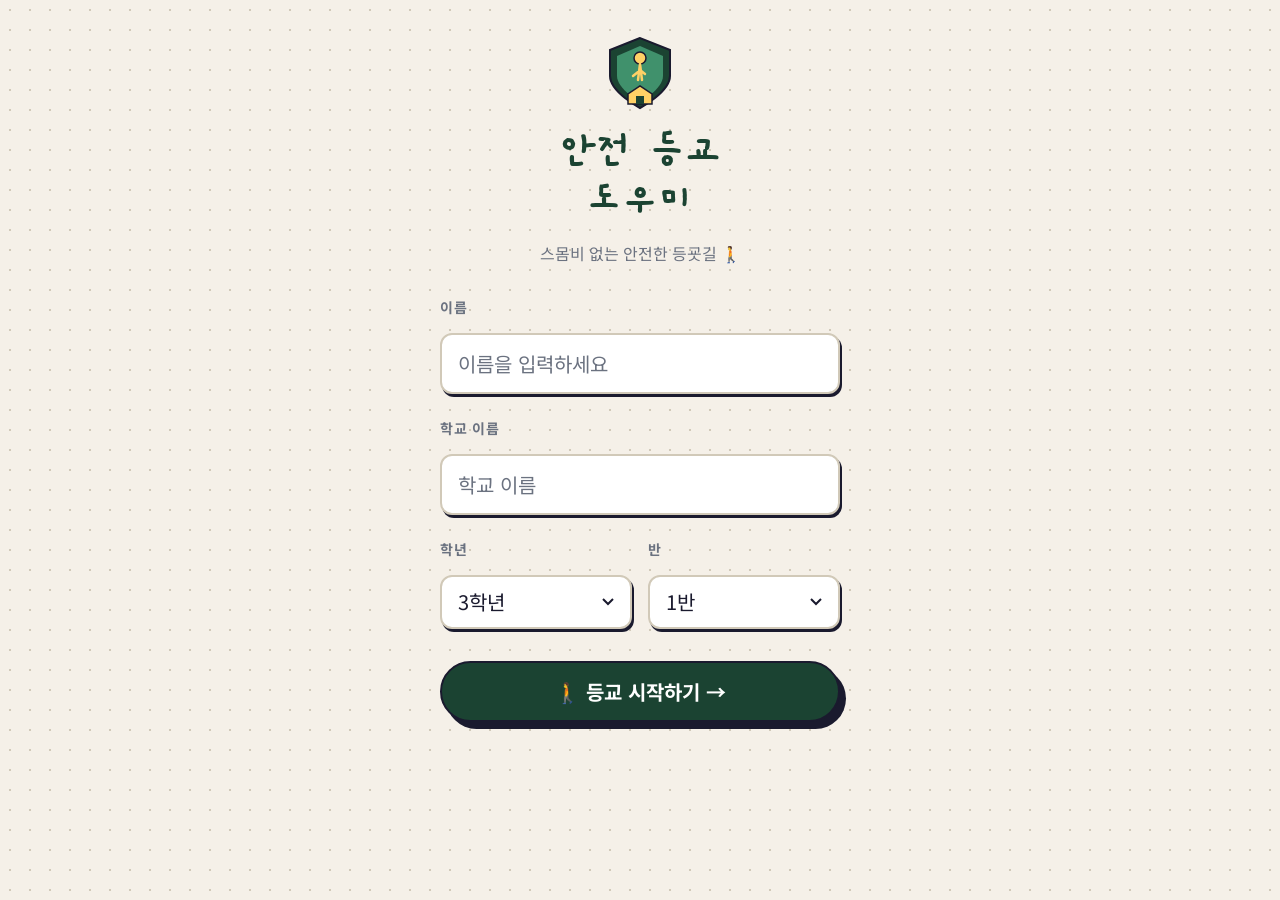
==== index.html @ 48861f93 "Initial Commit" ====
<!DOCTYPE html>
<html lang="ko">
<head>
  <meta charset="UTF-8">
  <meta name="viewport" content="width=device-width, initial-scale=1.0, user-scalable=no">
  <meta name="theme-color" content="#1B4332">
  <meta name="apple-mobile-web-app-capable" content="yes">
  <meta name="apple-mobile-web-app-status-bar-style" content="black-translucent">
  <meta name="apple-mobile-web-app-title" content="안전 등교">
  <meta name="description" content="스몸비 방지 안전 등교 도우미 — 어린이 보행 안전 웹앱">
  <title>안전 등교 도우미</title>

  <link rel="manifest" href="manifest.json">
  <link rel="apple-touch-icon" href="assets/icons/icon-192.png">

  <link rel="preconnect" href="https://fonts.googleapis.com">
  <link rel="preconnect" href="https://fonts.gstatic.com" crossorigin>
  <link href="https://fonts.googleapis.com/css2?family=Gaegu:wght@400;700&family=Noto+Sans+KR:wght@400;700;900&display=swap" rel="stylesheet">

  <link rel="stylesheet" href="css/variables.css">
  <link rel="stylesheet" href="css/main.css">
  <link rel="stylesheet" href="css/map.css">
  <link rel="stylesheet" href="css/overlay.css">
  <link rel="stylesheet" href="css/modal.css">
  <link rel="stylesheet" href="css/reward.css">
  <link rel="stylesheet" href="css/print.css">

  <!-- Replace YOUR_KAKAO_KEY with a real Kakao Map Web API key from https://developers.kakao.com -->
  <script type="text/javascript" src="//dapi.kakao.com/v2/maps/sdk.js?appkey=YOUR_KAKAO_KEY&autoload=false"></script>
</head>
<body>
  <div id="screen" role="main"></div>
  <div id="overlay-container" aria-live="assertive" aria-atomic="true"></div>
  <div id="modal-container"></div>
  <div id="permission-modal-container"></div>

  <script type="module" src="js/app.js"></script>
</body>
</html>
---- css/variables.css ----
:root {
  /* ── Palette ─────────────────────────────────────────── */
  --color-bg:           #F5F0E8;
  --color-surface:      #FFFFFF;
  --color-primary:      #1B4332;
  --color-primary-lt:   #40916C;
  --color-accent:       #FFD166;
  --color-accent-dark:  #F4A62A;
  --color-danger:       #EF233C;
  --color-danger-dark:  #B5001F;
  --color-text:         #1A1A2E;
  --color-text-muted:   #6B7280;
  --color-border:       #D1C9B8;
  --color-white:        #FFFFFF;

  /* ── Marker Colors ───────────────────────────────────── */
  --marker-parking:     #F72585;
  --marker-crossing:    #4361EE;
  --marker-corner:      #FB8500;

  /* ── Typography ──────────────────────────────────────── */
  --font-display: 'Gaegu', 'Noto Sans KR', sans-serif;
  --font-body:    'Noto Sans KR', sans-serif;

  /* Font sizes */
  --text-xs:   0.75rem;
  --text-sm:   0.875rem;
  --text-base: 1rem;
  --text-lg:   1.25rem;
  --text-xl:   1.5rem;
  --text-2xl:  2rem;
  --text-3xl:  2.75rem;
  --text-hero: 4rem;

  /* ── Spacing ─────────────────────────────────────────── */
  --space-1:  4px;
  --space-2:  8px;
  --space-3:  12px;
  --space-4:  16px;
  --space-5:  20px;
  --space-6:  24px;
  --space-8:  32px;
  --space-10: 40px;
  --space-12: 48px;
  --space-16: 64px;

  /* ── Radius ──────────────────────────────────────────── */
  --radius-sm:   6px;
  --radius-md:   12px;
  --radius-lg:   20px;
  --radius-xl:   32px;
  --radius-full: 9999px;

  /* ── Shadows (neobrutalist hard shadow) ──────────────── */
  --shadow-sm:  2px 3px 0px #1A1A2E;
  --shadow-md:  4px 5px 0px #1A1A2E;
  --shadow-lg:  6px 7px 0px #1A1A2E;
  --shadow-xl:  8px 9px 0px #1A1A2E;

  /* ── Motion ──────────────────────────────────────────── */
  --transition-fast:   120ms ease;
  --transition-base:   250ms ease;
  --transition-slow:   400ms ease;
  --blink-speed:       800ms;

  /* ── Z-index layers ──────────────────────────────────── */
  --z-map:      0;
  --z-markers:  10;
  --z-modal:    100;
  --z-overlay:  200;
  --z-toast:    300;
}
---- css/main.css ----
*, *::before, *::after {
  box-sizing: border-box;
  margin: 0;
  padding: 0;
}

html, body {
  height: 100%;
  overflow: hidden;
}

body {
  font-family: var(--font-body);
  font-size: var(--text-base);
  color: var(--color-text);
  background-color: var(--color-bg);
  -webkit-font-smoothing: antialiased;
  -moz-osx-font-smoothing: grayscale;
  touch-action: manipulation;
}

#screen {
  height: 100%;
  overflow-y: auto;
  -webkit-overflow-scrolling: touch;
}

/* ── Dotted background pattern ─── */
.bg-dotted {
  background-color: var(--color-bg);
  background-image: radial-gradient(circle, var(--color-border) 1px, transparent 1px);
  background-size: 20px 20px;
}

/* ── Buttons ─────────────────────────────────────────── */
.btn {
  display: inline-flex;
  align-items: center;
  justify-content: center;
  gap: var(--space-2);
  padding: 14px 28px;
  font-family: var(--font-body);
  font-size: var(--text-lg);
  font-weight: 700;
  border: 2px solid var(--color-text);
  border-radius: var(--radius-xl);
  cursor: pointer;
  text-decoration: none;
  transition: transform var(--transition-fast), box-shadow var(--transition-fast);
  user-select: none;
  -webkit-tap-highlight-color: transparent;
  min-height: 52px;
}

.btn:active {
  transform: translate(4px, 5px);
  box-shadow: none !important;
}

.btn-primary {
  background: var(--color-primary);
  color: var(--color-white);
  box-shadow: var(--shadow-lg);
}

.btn-primary:hover {
  background: var(--color-primary-lt);
}

.btn-secondary {
  background: var(--color-accent);
  color: var(--color-text);
  box-shadow: var(--shadow-md);
}

.btn-ghost {
  background: transparent;
  color: var(--color-primary);
  border-color: var(--color-primary);
  box-shadow: var(--shadow-sm);
}

.btn-danger {
  background: var(--color-white);
  color: var(--color-danger);
  border-color: var(--color-danger);
  box-shadow: var(--shadow-md);
}

.btn--full {
  width: 100%;
}

.btn--icon-only {
  padding: 0;
  width: 44px;
  height: 44px;
  border-radius: var(--radius-full);
}

/* ── Badges ──────────────────────────────────────────── */
.badge {
  display: inline-flex;
  align-items: center;
  gap: var(--space-1);
  padding: 4px 12px;
  border-radius: var(--radius-full);
  font-size: var(--text-sm);
  font-weight: 700;
  border: 2px solid currentColor;
}

.badge--safe {
  background: #D8F3DC;
  color: var(--color-primary);
}

.badge--warning {
  background: #FFF3CD;
  color: #856404;
  border-color: #856404;
}

.badge--danger {
  background: #FCE4EC;
  color: var(--color-danger);
}

/* ── Inputs ──────────────────────────────────────────── */
.input {
  width: 100%;
  padding: 14px 16px;
  font-family: var(--font-body);
  font-size: var(--text-lg);
  color: var(--color-text);
  border: 2px solid var(--color-border);
  border-radius: var(--radius-md);
  box-shadow: var(--shadow-sm);
  background: var(--color-surface);
  transition: border-color var(--transition-fast), box-shadow var(--transition-fast);
  appearance: none;
  -webkit-appearance: none;
}

.input:focus {
  outline: none;
  border-color: var(--color-primary);
  box-shadow: var(--shadow-md);
}

.input::placeholder {
  color: var(--color-text-muted);
}

select.input {
  background-image: url("data:image/svg+xml,%3Csvg xmlns='http://www.w3.org/2000/svg' width='12' height='8' viewBox='0 0 12 8'%3E%3Cpath d='M1 1l5 5 5-5' stroke='%231A1A2E' stroke-width='2' fill='none'/%3E%3C/svg%3E");
  background-repeat: no-repeat;
  background-position: right 16px center;
  padding-right: 44px;
}

label {
  display: block;
  font-size: var(--text-sm);
  font-weight: 700;
  color: var(--color-text-muted);
  margin-bottom: var(--space-2);
  text-transform: uppercase;
  letter-spacing: 0.05em;
}

.form-group {
  display: flex;
  flex-direction: column;
  gap: var(--space-2);
}

.form-row {
  display: grid;
  grid-template-columns: 1fr 1fr;
  gap: var(--space-4);
}

/* ── Animations ──────────────────────────────────────── */
@keyframes blink {
  0%, 100% { opacity: 1; }
  50%       { opacity: 0.2; }
}

@keyframes pulse {
  0%   { transform: scale(1);   opacity: 1; }
  50%  { transform: scale(1.4); opacity: 0.5; }
  100% { transform: scale(1);   opacity: 1; }
}

@keyframes fall {
  0%   { transform: translateY(-20px) rotate(0deg);   opacity: 1; }
  100% { transform: translateY(100vh) rotate(720deg); opacity: 0; }
}

@keyframes slideUp {
  from { transform: translateY(20px); opacity: 0; }
  to   { transform: translateY(0);    opacity: 1; }
}

@keyframes fadeIn {
  from { opacity: 0; }
  to   { opacity: 1; }
}

@keyframes scaleIn {
  from { transform: scale(0.8); opacity: 0; }
  to   { transform: scale(1);   opacity: 1; }
}

@keyframes bounceIn {
  0%   { transform: scale(0);   opacity: 0; }
  60%  { transform: scale(1.1); opacity: 1; }
  100% { transform: scale(1);   opacity: 1; }
}

/* ── Setup Screen ────────────────────────────────────── */
.setup-screen {
  display: flex;
  flex-direction: column;
  align-items: center;
  justify-content: flex-start;
  min-height: 100%;
  padding: var(--space-8) var(--space-6);
  gap: var(--space-8);
}

.setup-screen__hero {
  display: flex;
  flex-direction: column;
  align-items: center;
  gap: var(--space-4);
  text-align: center;
}

.setup-screen__logo {
  width: 80px;
  height: 80px;
}

.setup-screen__title {
  font-family: var(--font-display);
  font-size: var(--text-3xl);
  font-weight: 700;
  color: var(--color-primary);
  line-height: 1.1;
}

.setup-screen__subtitle {
  font-size: var(--text-base);
  color: var(--color-text-muted);
}

.setup-screen__form {
  width: 100%;
  max-width: 400px;
  display: flex;
  flex-direction: column;
  gap: var(--space-6);
}

.setup-screen__actions {
  width: 100%;
  max-width: 400px;
  display: flex;
  flex-direction: column;
  gap: var(--space-3);
}

/* ── Arrival Screen ──────────────────────────────────── */
.arrival-screen {
  display: flex;
  flex-direction: column;
  align-items: center;
  padding: var(--space-8) var(--space-6);
  gap: var(--space-6);
  min-height: 100%;
  position: relative;
  overflow: hidden;
}

.arrival-screen__header {
  text-align: center;
}

.arrival-screen__emoji {
  font-size: 64px;
  display: block;
  margin-bottom: var(--space-4);
  animation: bounceIn 0.6s ease;
}

.arrival-screen__title {
  font-family: var(--font-display);
  font-size: var(--text-3xl);
  font-weight: 700;
  color: var(--color-primary);
}

.arrival-screen__subtitle {
  font-size: var(--text-lg);
  color: var(--color-text-muted);
  margin-top: var(--space-2);
}

.score-card {
  width: 100%;
  max-width: 400px;
  background: var(--color-surface);
  border: 3px solid var(--color-text);
  border-radius: var(--radius-xl);
  box-shadow: var(--shadow-xl);
  overflow: hidden;
  animation: slideUp 0.4s ease;
}

.score-row {
  display: flex;
  align-items: center;
  justify-content: space-between;
  padding: var(--space-4) var(--space-6);
  border-bottom: 2px solid var(--color-border);
  opacity: 0;
  transform: translateX(-20px);
}

.score-row.animate-in {
  animation: slideRight 0.3s ease forwards;
}

@keyframes slideRight {
  from { transform: translateX(-20px); opacity: 0; }
  to   { transform: translateX(0);     opacity: 1; }
}

.score-row__label {
  font-size: var(--text-base);
  color: var(--color-text-muted);
}

.score-row__points {
  font-size: var(--text-lg);
  font-weight: 700;
  color: var(--color-primary);
}

.score-row__check {
  font-size: var(--text-xl);
  opacity: 0;
}

.score-row__check.earned {
  opacity: 1;
  animation: bounceIn 0.4s ease;
}

.score-row--missed .score-row__points {
  color: var(--color-text-muted);
  text-decoration: line-through;
}

.score-total {
  padding: var(--space-5) var(--space-6);
  background: var(--color-primary);
  color: var(--color-white);
}

.score-total__pts {
  font-family: var(--font-display);
  font-size: var(--text-2xl);
  font-weight: 700;
}

.score-total__label {
  font-size: var(--text-sm);
  opacity: 0.8;
  margin-bottom: var(--space-3);
}

.progress-bar-wrap {
  margin-top: var(--space-3);
}

.progress-bar-label {
  display: flex;
  justify-content: space-between;
  font-size: var(--text-sm);
  opacity: 0.85;
  margin-bottom: var(--space-2);
}

.progress-bar {
  height: 12px;
  background: rgba(255,255,255,0.25);
  border-radius: var(--radius-full);
  overflow: hidden;
}

.progress-bar__fill {
  height: 100%;
  background: var(--color-accent);
  border-radius: var(--radius-full);
  width: 0%;
  transition: width 1s ease;
}

.arrival-screen__actions {
  width: 100%;
  max-width: 400px;
  display: flex;
  gap: var(--space-3);
}

.arrival-screen__actions .btn {
  flex: 1;
}

/* ── Confetti ─────────────────────────────────────────── */
.confetti-piece {
  position: fixed;
  width: 10px;
  height: 10px;
  border-radius: 2px;
  pointer-events: none;
  z-index: 1000;
  animation: fall linear forwards;
}

/* ── Reward Screen ───────────────────────────────────── */
.reward-screen {
  display: flex;
  flex-direction: column;
  align-items: center;
  padding: var(--space-8) var(--space-6);
  gap: var(--space-6);
  min-height: 100%;
}

.reward-screen__header {
  text-align: center;
}

.reward-screen__title {
  font-family: var(--font-display);
  font-size: var(--text-2xl);
  font-weight: 700;
  color: var(--color-primary);
}

.reward-screen__subtitle {
  font-size: var(--text-base);
  color: var(--color-text-muted);
  margin-top: var(--space-2);
}

.certificate-container {
  width: 100%;
  max-width: 500px;
  border: 3px solid var(--color-text);
  border-radius: var(--radius-lg);
  box-shadow: var(--shadow-xl);
  overflow: hidden;
}

.certificate-container canvas {
  width: 100%;
  height: auto;
  display: block;
}

.reward-screen__actions {
  width: 100%;
  max-width: 400px;
  display: flex;
  flex-direction: column;
  gap: var(--space-3);
}

/* ── Permission Modal ────────────────────────────────── */
.permission-modal-backdrop {
  position: fixed;
  inset: 0;
  background: rgba(0,0,0,0.6);
  backdrop-filter: blur(4px);
  z-index: var(--z-modal);
  display: flex;
  align-items: flex-end;
  padding: var(--space-4);
  animation: fadeIn 0.2s ease;
}

.permission-modal {
  width: 100%;
  max-width: 480px;
  margin: 0 auto;
  background: var(--color-surface);
  border: 3px solid var(--color-text);
  border-radius: var(--radius-xl);
  box-shadow: var(--shadow-xl);
  padding: var(--space-8);
  display: flex;
  flex-direction: column;
  gap: var(--space-6);
  animation: slideUp 0.3s ease;
}

.permission-modal__title {
  font-family: var(--font-display);
  font-size: var(--text-2xl);
  font-weight: 700;
  color: var(--color-text);
}

.permission-modal__body {
  font-size: var(--text-base);
  color: var(--color-text-muted);
  line-height: 1.6;
}

.permission-modal__list {
  display: flex;
  flex-direction: column;
  gap: var(--space-3);
  list-style: none;
}

.permission-modal__list li {
  display: flex;
  align-items: center;
  gap: var(--space-3);
  font-size: var(--text-base);
  font-weight: 700;
  color: var(--color-text);
}

.permission-modal__list li span {
  font-size: var(--text-xl);
}

/* ── Error / Unavailable state ───────────────────────── */
.sensor-unavailable {
  display: flex;
  flex-direction: column;
  align-items: center;
  justify-content: center;
  padding: var(--space-8);
  text-align: center;
  gap: var(--space-4);
  height: 100%;
}

.sensor-unavailable__icon {
  font-size: 48px;
}

.sensor-unavailable__title {
  font-family: var(--font-display);
  font-size: var(--text-xl);
  font-weight: 700;
  color: var(--color-text);
}

.sensor-unavailable__desc {
  font-size: var(--text-base);
  color: var(--color-text-muted);
  line-height: 1.6;
}

/* ── Demo sim panel ──────────────────────────────────── */
.sim-panel {
  position: fixed;
  bottom: var(--space-4);
  right: var(--space-4);
  z-index: 999;
  display: flex;
  flex-direction: column;
  gap: var(--space-2);
  align-items: flex-end;
}

.sim-panel__toggle {
  background: var(--color-text);
  color: var(--color-white);
  border: none;
  border-radius: var(--radius-full);
  width: 44px;
  height: 44px;
  font-size: 20px;
  cursor: pointer;
  display: flex;
  align-items: center;
  justify-content: center;
  box-shadow: var(--shadow-md);
}

.sim-panel__controls {
  display: none;
  flex-direction: column;
  gap: var(--space-2);
  background: var(--color-surface);
  border: 2px solid var(--color-text);
  border-radius: var(--radius-lg);
  padding: var(--space-4);
  box-shadow: var(--shadow-xl);
  min-width: 180px;
}

.sim-panel__controls.open {
  display: flex;
}

.sim-panel__controls button {
  font-size: var(--text-sm);
  padding: var(--space-2) var(--space-3);
  border: 2px solid var(--color-text);
  border-radius: var(--radius-md);
  background: var(--color-bg);
  cursor: pointer;
  font-family: var(--font-body);
  font-weight: 700;
}

.sim-panel__controls button:active {
  background: var(--color-primary);
  color: var(--color-white);
}
---- css/map.css ----
.map-screen {
  display: flex;
  flex-direction: column;
  height: 100%;
  position: relative;
}

/* ── Status Bar ──────────────────────────────────────── */
.map-statusbar {
  position: absolute;
  top: 0;
  left: 0;
  right: 0;
  z-index: var(--z-markers);
  background: var(--color-primary);
  color: var(--color-white);
  padding: var(--space-3) var(--space-4);
  border-radius: 0 0 var(--radius-lg) var(--radius-lg);
  display: flex;
  align-items: center;
  justify-content: space-between;
  box-shadow: 0 4px 12px rgba(0,0,0,0.25);
}

.map-statusbar__distance {
  display: flex;
  align-items: center;
  gap: var(--space-2);
  font-size: var(--text-lg);
  font-weight: 700;
}

.map-statusbar__right {
  display: flex;
  align-items: center;
  gap: var(--space-3);
}

.map-statusbar__time {
  font-size: var(--text-sm);
  opacity: 0.85;
}

.map-statusbar__mode {
  display: flex;
  align-items: center;
  gap: var(--space-1);
  padding: 4px 10px;
  border-radius: var(--radius-full);
  font-size: var(--text-sm);
  font-weight: 700;
  border: 2px solid rgba(255,255,255,0.4);
}

.map-statusbar__mode--safe {
  background: rgba(216,243,220,0.2);
  color: #D8F3DC;
}

.map-statusbar__mode--warning {
  background: rgba(255,243,205,0.2);
  color: #FFF3CD;
}

/* ── Map Container ───────────────────────────────────── */
.map-container {
  flex: 1;
  position: relative;
  z-index: var(--z-map);
}

#kakao-map {
  width: 100%;
  height: 100%;
}

/* ── Demo map fallback ───────────────────────────────── */
.demo-map {
  width: 100%;
  height: 100%;
  background: #E8F0E8;
  display: flex;
  flex-direction: column;
  align-items: center;
  justify-content: center;
  gap: var(--space-4);
  padding: var(--space-8);
  text-align: center;
}

.demo-map__notice {
  background: var(--color-surface);
  border: 2px solid var(--color-border);
  border-radius: var(--radius-lg);
  padding: var(--space-4);
  max-width: 300px;
  box-shadow: var(--shadow-md);
}

.demo-map__notice h3 {
  font-size: var(--text-base);
  color: var(--color-text);
  margin-bottom: var(--space-2);
}

.demo-map__notice p {
  font-size: var(--text-sm);
  color: var(--color-text-muted);
  line-height: 1.5;
}

.demo-map__zones {
  display: flex;
  flex-direction: column;
  gap: var(--space-3);
  width: 100%;
  max-width: 360px;
}

.demo-zone-card {
  display: flex;
  align-items: center;
  gap: var(--space-3);
  background: var(--color-surface);
  border: 2px solid var(--color-border);
  border-radius: var(--radius-md);
  padding: var(--space-3) var(--space-4);
  cursor: pointer;
  transition: transform var(--transition-fast), box-shadow var(--transition-fast);
  box-shadow: var(--shadow-sm);
  text-align: left;
}

.demo-zone-card:active {
  transform: translate(2px, 3px);
  box-shadow: none;
}

.demo-zone-card__dot {
  width: 16px;
  height: 16px;
  border-radius: var(--radius-full);
  flex-shrink: 0;
  border: 2px solid var(--color-text);
}

.demo-zone-card__title {
  font-size: var(--text-sm);
  font-weight: 700;
  color: var(--color-text);
}

/* ── User Position Marker (pulsing dot) ──────────────── */
.user-position-marker {
  width: 20px;
  height: 20px;
  background: var(--color-primary-lt);
  border: 3px solid var(--color-white);
  border-radius: 50%;
  box-shadow: 0 0 0 0 rgba(64, 145, 108, 0.5);
  animation: pulse 2s ease-in-out infinite;
  position: relative;
}

/* ── Bottom Hazard Chip ───────────────────────────────── */
.hazard-chip {
  position: absolute;
  bottom: var(--space-6);
  left: var(--space-4);
  right: var(--space-4);
  z-index: var(--z-markers);
  background: rgba(255,255,255,0.95);
  backdrop-filter: blur(8px);
  border: 2px solid var(--color-accent);
  border-radius: var(--radius-lg);
  box-shadow: var(--shadow-md);
  padding: var(--space-4) var(--space-5);
  display: flex;
  align-items: center;
  gap: var(--space-3);
  transform: translateY(120px);
  transition: transform var(--transition-slow);
  pointer-events: none;
}

.hazard-chip.visible {
  transform: translateY(0);
}

.hazard-chip__icon {
  font-size: var(--text-xl);
  flex-shrink: 0;
}

.hazard-chip__info {
  flex: 1;
}

.hazard-chip__title {
  font-size: var(--text-base);
  font-weight: 700;
  color: var(--color-text);
}

.hazard-chip__dist {
  font-size: var(--text-sm);
  color: var(--color-text-muted);
}

/* ── Kakao Map custom marker label ───────────────────── */
.map-marker-label {
  background: var(--color-surface);
  border: 2px solid var(--color-text);
  border-radius: var(--radius-sm);
  padding: 2px 8px;
  font-size: var(--text-xs);
  font-weight: 700;
  white-space: nowrap;
  box-shadow: var(--shadow-sm);
}
---- css/overlay.css ----
.overlay {
  position: fixed;
  inset: 0;
  background: var(--color-danger);
  z-index: var(--z-overlay);
  pointer-events: none;
  display: flex;
  flex-direction: column;
  align-items: center;
  justify-content: center;
  gap: var(--space-10);
  opacity: 0;
  transition: opacity 150ms ease;
}

.overlay.active {
  opacity: 1;
}

.overlay.exiting {
  animation: overlayExit 300ms ease forwards;
}

@keyframes overlayExit {
  from { transform: translateY(0); opacity: 1; }
  to   { transform: translateY(-100%); opacity: 0; }
}

.overlay__icon {
  font-size: 80px;
  animation: walkBounce 0.8s ease-in-out infinite alternate;
}

@keyframes walkBounce {
  from { transform: translateY(0); }
  to   { transform: translateY(-8px); }
}

.overlay__warning {
  color: var(--color-white);
  font-family: var(--font-display);
  font-size: var(--text-hero);
  font-weight: 900;
  text-align: center;
  line-height: 1.1;
  animation: blink var(--blink-speed) step-start infinite;
  padding: 0 var(--space-6);
  text-shadow: 0 2px 8px rgba(0,0,0,0.3);
}

.overlay__sub {
  color: rgba(255,255,255,0.85);
  font-size: var(--text-xl);
  font-weight: 700;
  text-align: center;
}

.overlay__emergency {
  pointer-events: auto;
  display: flex;
  align-items: center;
  justify-content: center;
  gap: var(--space-2);
  background: var(--color-white);
  color: var(--color-danger);
  font-family: var(--font-body);
  font-size: var(--text-xl);
  font-weight: 700;
  padding: var(--space-4) var(--space-10);
  border-radius: var(--radius-full);
  border: 3px solid var(--color-white);
  text-decoration: none;
  box-shadow: 0 0 0 4px rgba(255,255,255,0.3), 0 0 0 8px rgba(255,255,255,0.1);
  animation: emergencyPulse 2s ease infinite;
  -webkit-tap-highlight-color: transparent;
}

.overlay__emergency:active {
  transform: scale(0.96);
}

@keyframes emergencyPulse {
  0%   { box-shadow: 0 0 0 4px rgba(255,255,255,0.3), 0 0 0 8px rgba(255,255,255,0.1); }
  50%  { box-shadow: 0 0 0 8px rgba(255,255,255,0.4), 0 0 0 16px rgba(255,255,255,0.15); }
  100% { box-shadow: 0 0 0 4px rgba(255,255,255,0.3), 0 0 0 8px rgba(255,255,255,0.1); }
}
---- css/modal.css ----
.modal-backdrop {
  position: fixed;
  inset: 0;
  background: rgba(0,0,0,0.6);
  backdrop-filter: blur(4px);
  z-index: var(--z-modal);
  display: flex;
  align-items: flex-end;
  padding: var(--space-4);
  animation: fadeIn 0.2s ease;
}

.modal {
  width: 100%;
  max-width: 480px;
  margin: 0 auto;
  background: var(--color-surface);
  border: 3px solid var(--color-text);
  border-radius: var(--radius-xl);
  box-shadow: var(--shadow-xl);
  overflow: hidden;
  animation: slideUp 0.25s ease;
}

.modal__image {
  width: 100%;
  height: 180px;
  object-fit: cover;
  display: block;
  background: var(--color-border);
}

.modal__image-placeholder {
  width: 100%;
  height: 180px;
  display: flex;
  align-items: center;
  justify-content: center;
  font-size: 64px;
}

.modal__image-placeholder--parking   { background: #FFF0F5; }
.modal__image-placeholder--crossing  { background: #F0F2FF; }
.modal__image-placeholder--corner    { background: #FFF5E6; }

.modal__body {
  padding: var(--space-6);
  display: flex;
  flex-direction: column;
  gap: var(--space-5);
}

.modal__header {
  display: flex;
  align-items: flex-start;
  gap: var(--space-3);
}

.modal__type-badge {
  display: inline-flex;
  align-items: center;
  gap: var(--space-1);
  padding: 4px 10px;
  border-radius: var(--radius-full);
  font-size: var(--text-sm);
  font-weight: 700;
  color: var(--color-white);
  white-space: nowrap;
}

.modal__type-badge--illegal-parking  { background: var(--marker-parking); }
.modal__type-badge--unsignaled-crossing { background: var(--marker-crossing); }
.modal__type-badge--blind-corner     { background: var(--marker-corner); }

.modal__title {
  font-family: var(--font-display);
  font-size: var(--text-xl);
  font-weight: 700;
  color: var(--color-text);
  line-height: 1.3;
}

.modal__description {
  font-size: var(--text-base);
  color: var(--color-text-muted);
  line-height: 1.6;
}

.modal__tip {
  border-left: 4px solid var(--color-accent);
  padding: var(--space-3) var(--space-4);
  background: rgba(255,209,102,0.1);
  border-radius: 0 var(--radius-md) var(--radius-md) 0;
}

.modal__tip-label {
  font-size: var(--text-xs);
  font-weight: 700;
  text-transform: uppercase;
  letter-spacing: 0.08em;
  color: var(--color-accent-dark);
  margin-bottom: var(--space-2);
}

.modal__tip-text {
  font-size: var(--text-base);
  color: var(--color-text);
  line-height: 1.6;
  font-weight: 700;
}

.modal__close {
  display: flex;
  align-items: center;
  justify-content: center;
  width: 100%;
  padding: var(--space-4);
  background: var(--color-text);
  color: var(--color-white);
  border: none;
  font-family: var(--font-body);
  font-size: var(--text-lg);
  font-weight: 700;
  cursor: pointer;
  transition: background var(--transition-fast);
  -webkit-tap-highlight-color: transparent;
}

.modal__close:active {
  background: var(--color-primary);
}
---- css/reward.css ----
.certificate-wrapper {
  display: flex;
  flex-direction: column;
  align-items: center;
  gap: var(--space-6);
  width: 100%;
  padding: var(--space-6);
  animation: fadeIn 0.4s ease;
}

.certificate-wrapper__badge {
  font-size: 56px;
  animation: bounceIn 0.6s ease;
}

.certificate-wrapper__title {
  font-family: var(--font-display);
  font-size: var(--text-2xl);
  font-weight: 700;
  color: var(--color-primary);
  text-align: center;
}

.certificate-wrapper__desc {
  font-size: var(--text-sm);
  color: var(--color-text-muted);
  text-align: center;
}

.certificate-frame-outer {
  width: 100%;
  max-width: 520px;
  border: 3px solid var(--color-text);
  border-radius: var(--radius-lg);
  overflow: hidden;
  box-shadow: var(--shadow-xl);
  animation: scaleIn 0.5s ease;
}

.certificate-frame-outer canvas {
  width: 100%;
  height: auto;
  display: block;
}

.locked-state {
  width: 100%;
  max-width: 400px;
  text-align: center;
  display: flex;
  flex-direction: column;
  align-items: center;
  gap: var(--space-5);
  padding: var(--space-8);
  background: var(--color-surface);
  border: 3px solid var(--color-border);
  border-radius: var(--radius-xl);
  box-shadow: var(--shadow-md);
}

.locked-state__icon {
  font-size: 56px;
}

.locked-state__title {
  font-family: var(--font-display);
  font-size: var(--text-xl);
  font-weight: 700;
  color: var(--color-text);
}

.locked-state__desc {
  font-size: var(--text-base);
  color: var(--color-text-muted);
  line-height: 1.6;
}

.locked-state__progress {
  width: 100%;
}

.locked-progress-bar {
  height: 16px;
  background: var(--color-border);
  border-radius: var(--radius-full);
  overflow: hidden;
  border: 2px solid var(--color-text);
}

.locked-progress-bar__fill {
  height: 100%;
  background: var(--color-primary);
  border-radius: var(--radius-full);
  transition: width 1s ease;
}

.locked-progress-label {
  font-size: var(--text-sm);
  font-weight: 700;
  color: var(--color-text-muted);
  margin-top: var(--space-2);
}
---- css/print.css ----
@media print {
  body > *:not(#screen) { display: none !important; }

  #screen > *:not(.certificate-print-root) { display: none !important; }

  .certificate-print-root {
    display: block !important;
    width: 297mm;
    height: 210mm;
    margin: 0;
    padding: 0;
  }

  .certificate-frame-outer {
    width: 100% !important;
    max-width: none !important;
    border: none !important;
    border-radius: 0 !important;
    box-shadow: none !important;
  }

  .certificate-frame-outer canvas {
    width: 297mm !important;
    height: 210mm !important;
  }

  .reward-screen__header,
  .reward-screen__actions,
  .certificate-wrapper__badge,
  .certificate-wrapper__title,
  .certificate-wrapper__desc {
    display: none !important;
  }

  @page {
    size: A4 landscape;
    margin: 0;
  }
}
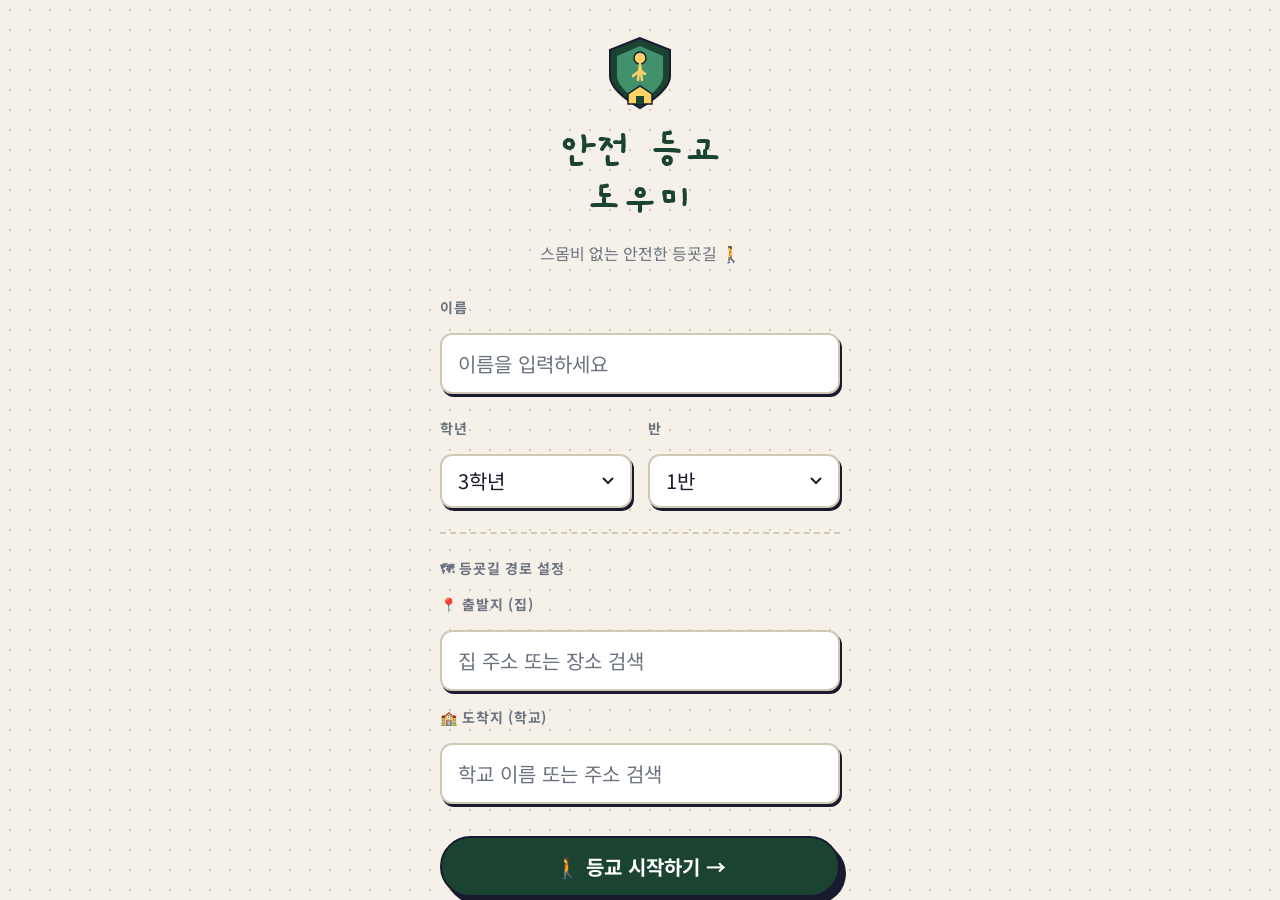
==== commit 96207356: "Add location search: user picks start/end, route + danger zones generated dynamically - Kakao Places" ====
--- a/index.html
+++ b/index.html
@@ -4,6 +4,7 @@
   <meta charset="UTF-8">
   <meta name="viewport" content="width=device-width, initial-scale=1.0, user-scalable=no">
   <meta name="theme-color" content="#1B4332">
+  <meta name="mobile-web-app-capable" content="yes">
   <meta name="apple-mobile-web-app-capable" content="yes">
   <meta name="apple-mobile-web-app-status-bar-style" content="black-translucent">
   <meta name="apple-mobile-web-app-title" content="안전 등교">
@@ -26,7 +27,7 @@
   <link rel="stylesheet" href="css/print.css">
 
   <!-- Replace YOUR_KAKAO_KEY with a real Kakao Map Web API key from https://developers.kakao.com -->
-  <script type="text/javascript" src="//dapi.kakao.com/v2/maps/sdk.js?appkey=YOUR_KAKAO_KEY&autoload=false"></script>
+  <script type="text/javascript" src="//dapi.kakao.com/v2/maps/sdk.js?appkey=cc07f9499d84c9f7115d9b39155e00cc&autoload=false&libraries=services"></script>
 </head>
 <body>
   <div id="screen" role="main"></div>
--- a/css/main.css
+++ b/css/main.css
@@ -219,6 +219,88 @@
   100% { transform: scale(1);   opacity: 1; }
 }
 
+/* ── Location Search Dropdown ────────────────────────── */
+.location-search-wrap {
+  position: relative;
+}
+
+.location-dropdown {
+  display: none;
+  position: absolute;
+  top: calc(100% + 4px);
+  left: 0;
+  right: 0;
+  background: var(--color-surface);
+  border: 2px solid var(--color-text);
+  border-radius: var(--radius-md);
+  box-shadow: var(--shadow-lg);
+  z-index: 500;
+  max-height: 280px;
+  overflow-y: auto;
+}
+
+.location-dropdown.open {
+  display: block;
+}
+
+.location-dropdown__item {
+  display: flex;
+  align-items: center;
+  gap: var(--space-3);
+  padding: var(--space-3) var(--space-4);
+  cursor: pointer;
+  border-bottom: 1px solid var(--color-border);
+  transition: background var(--transition-fast);
+}
+
+.location-dropdown__item:last-child {
+  border-bottom: none;
+}
+
+.location-dropdown__item:hover,
+.location-dropdown__item--active {
+  background: rgba(27,67,50,0.06);
+}
+
+.location-dropdown__icon {
+  font-size: var(--text-base);
+  flex-shrink: 0;
+}
+
+.location-dropdown__name {
+  font-size: var(--text-base);
+  font-weight: 700;
+  color: var(--color-text);
+}
+
+.location-dropdown__addr {
+  font-size: var(--text-xs);
+  color: var(--color-text-muted);
+  margin-top: 2px;
+}
+
+.location-dropdown__fallback {
+  padding: var(--space-4);
+  font-size: var(--text-sm);
+  color: var(--color-text-muted);
+  text-align: center;
+  line-height: 1.5;
+}
+
+.location-selected-chip {
+  display: inline-flex;
+  align-items: center;
+  gap: var(--space-2);
+  margin-top: var(--space-2);
+  padding: 4px 10px;
+  background: #D8F3DC;
+  border: 2px solid var(--color-primary);
+  border-radius: var(--radius-full);
+  font-size: var(--text-sm);
+  font-weight: 700;
+  color: var(--color-primary);
+}
+
 /* ── Setup Screen ────────────────────────────────────── */
 .setup-screen {
   display: flex;
--- a/css/map.css
+++ b/css/map.css
@@ -67,11 +67,13 @@
   flex: 1;
   position: relative;
   z-index: var(--z-map);
+  min-height: 0; /* fixes flex child collapsing in some browsers */
 }
 
 #kakao-map {
   width: 100%;
   height: 100%;
+  min-height: 400px; /* Kakao needs a real pixel size to render */
 }
 
 /* ── Demo map fallback ───────────────────────────────── */
